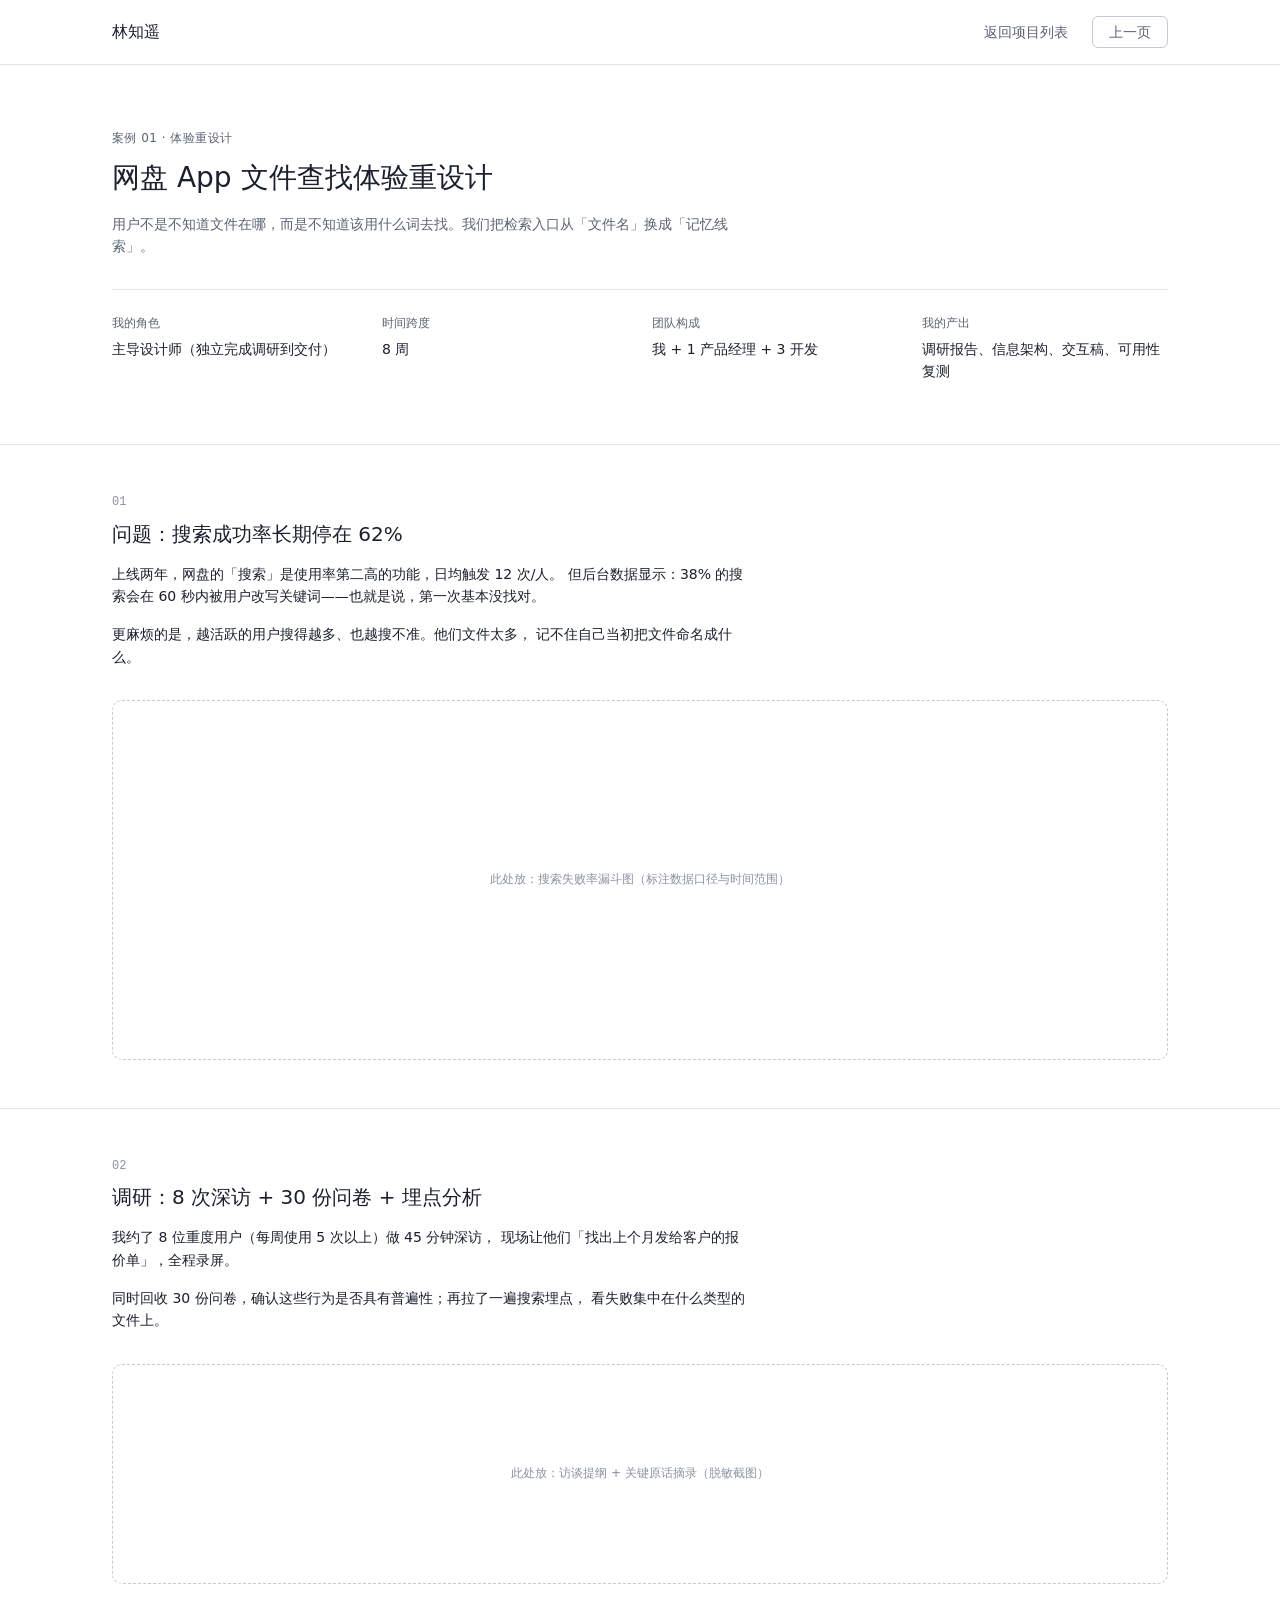
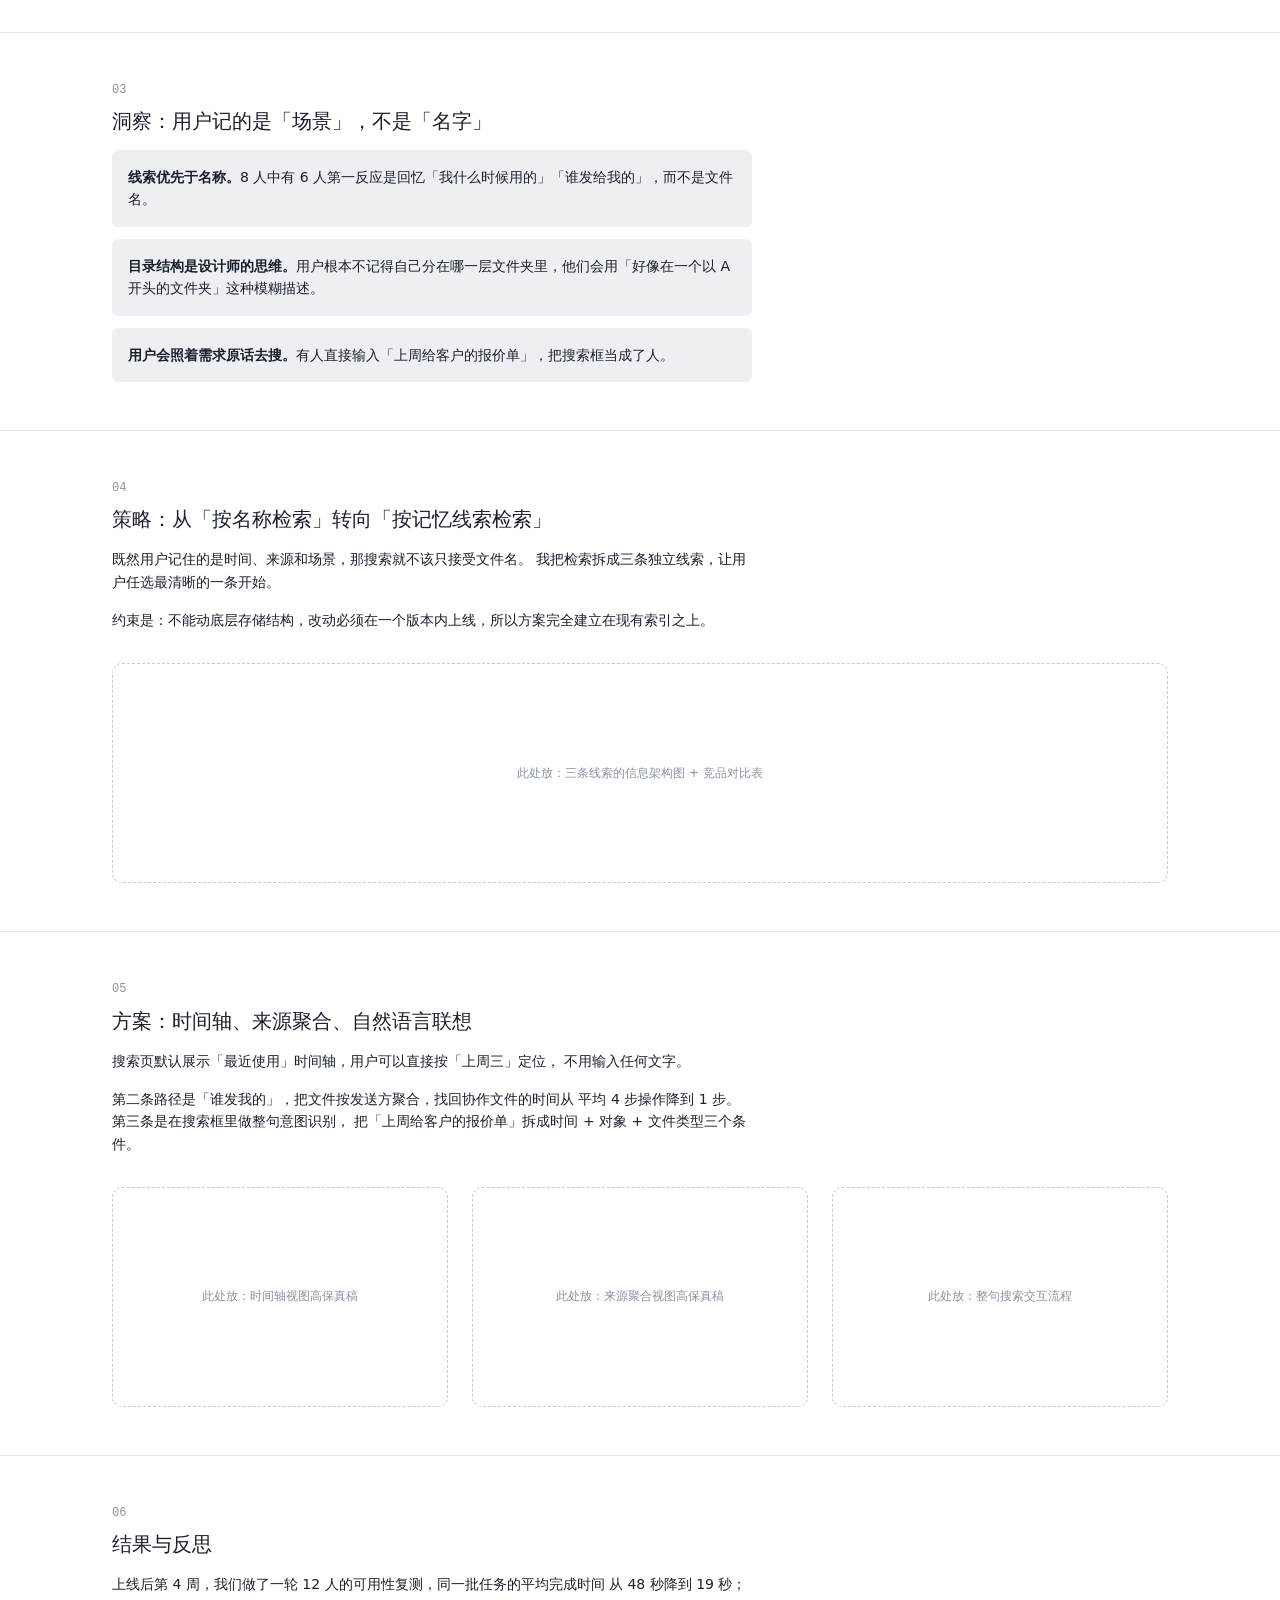
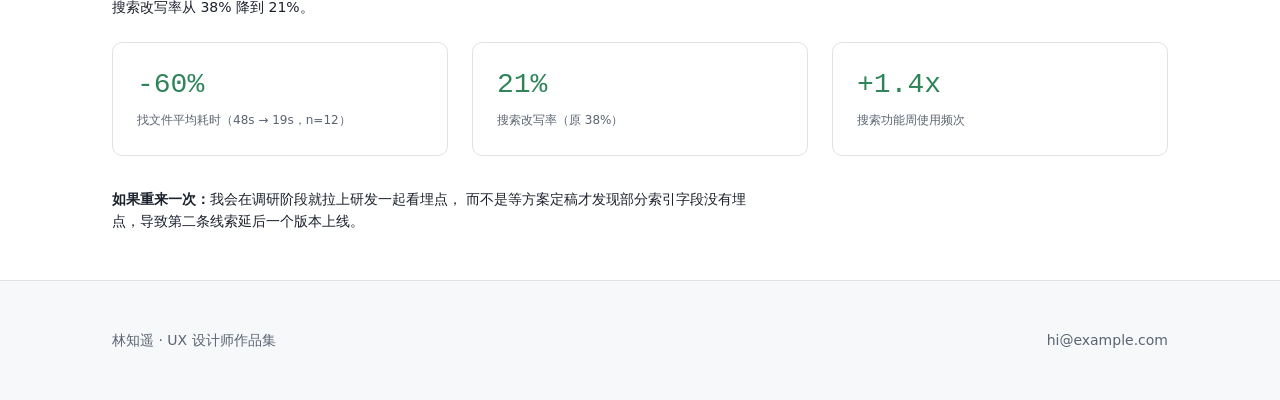
==== case-01.html @ 2082de33 "作品集工程初始化：首页、案例样板、设计规范样式" ====
<!DOCTYPE html>
<html lang="zh-CN">
<head>
<meta charset="UTF-8">
<meta name="viewport" content="width=device-width, initial-scale=1">
<title>网盘 App 文件查找体验重设计 · 林知遥</title>
<link rel="stylesheet" href="assets/style.css">
</head>
<body>

<header class="site-header no-print">
  <div class="wrap">
    <a class="brand" href="index.html">林知遥</a>
    <nav class="nav">
      <a href="index.html#work">返回项目列表</a>
      <a class="btn btn-secondary btn-sm" href="index.html">上一页</a>
    </nav>
  </div>
</header>

<main class="case-body">

  <div class="case-header">
    <div class="wrap">
      <p class="eyebrow">案例 01 · 体验重设计</p>
      <h1>网盘 App 文件查找体验重设计</h1>
      <p class="lead">
        用户不是不知道文件在哪，而是不知道该用什么词去找。我们把检索入口从「文件名」换成「记忆线索」。
      </p>

      <dl class="meta-table">
        <div><dt>我的角色</dt><dd>主导设计师（独立完成调研到交付）</dd></div>
        <div><dt>时间跨度</dt><dd>8 周</dd></div>
        <div><dt>团队构成</dt><dd>我 + 1 产品经理 + 3 开发</dd></div>
        <div><dt>我的产出</dt><dd>调研报告、信息架构、交互稿、可用性复测</dd></div>
      </dl>
    </div>
  </div>

  <section class="case-section">
    <div class="wrap">
      <p class="num">01</p>
      <h2>问题：搜索成功率长期停在 62%</h2>
      <div class="prose">
        <p>
          上线两年，网盘的「搜索」是使用率第二高的功能，日均触发 12 次/人。
          但后台数据显示：38% 的搜索会在 60 秒内被用户改写关键词——也就是说，第一次基本没找对。
        </p>
        <p>
          更麻烦的是，越活跃的用户搜得越多、也越搜不准。他们文件太多，
          记不住自己当初把文件命名成什么。
        </p>
      </div>
      <div class="placeholder placeholder-lg" style="margin-top: var(--space-6);">
        此处放：搜索失败率漏斗图（标注数据口径与时间范围）
      </div>
    </div>
  </section>

  <section class="case-section">
    <div class="wrap">
      <p class="num">02</p>
      <h2>调研：8 次深访 + 30 份问卷 + 埋点分析</h2>
      <div class="prose">
        <p>
          我约了 8 位重度用户（每周使用 5 次以上）做 45 分钟深访，
          现场让他们「找出上个月发给客户的报价单」，全程录屏。
        </p>
        <p>
          同时回收 30 份问卷，确认这些行为是否具有普遍性；再拉了一遍搜索埋点，
          看失败集中在什么类型的文件上。
        </p>
      </div>
      <div class="placeholder" style="margin-top: var(--space-6);">
        此处放：访谈提纲 + 关键原话摘录（脱敏截图）
      </div>
    </div>
  </section>

  <section class="case-section">
    <div class="wrap">
      <p class="num">03</p>
      <h2>洞察：用户记的是「场景」，不是「名字」</h2>
      <ul class="insight-list">
        <li><strong>线索优先于名称。</strong>8 人中有 6 人第一反应是回忆「我什么时候用的」「谁发给我的」，而不是文件名。</li>
        <li><strong>目录结构是设计师的思维。</strong>用户根本不记得自己分在哪一层文件夹里，他们会用「好像在一个以 A 开头的文件夹」这种模糊描述。</li>
        <li><strong>用户会照着需求原话去搜。</strong>有人直接输入「上周给客户的报价单」，把搜索框当成了人。</li>
      </ul>
    </div>
  </section>

  <section class="case-section">
    <div class="wrap">
      <p class="num">04</p>
      <h2>策略：从「按名称检索」转向「按记忆线索检索」</h2>
      <div class="prose">
        <p>
          既然用户记住的是时间、来源和场景，那搜索就不该只接受文件名。
          我把检索拆成三条独立线索，让用户任选最清晰的一条开始。
        </p>
        <p>
          约束是：不能动底层存储结构，改动必须在一个版本内上线，所以方案完全建立在现有索引之上。
        </p>
      </div>
      <div class="placeholder" style="margin-top: var(--space-6);">
        此处放：三条线索的信息架构图 + 竞品对比表
      </div>
    </div>
  </section>

  <section class="case-section">
    <div class="wrap">
      <p class="num">05</p>
      <h2>方案：时间轴、来源聚合、自然语言联想</h2>
      <div class="prose">
        <p>
          搜索页默认展示「最近使用」时间轴，用户可以直接按「上周三」定位，
          不用输入任何文字。
        </p>
        <p>
          第二条路径是「谁发我的」，把文件按发送方聚合，找回协作文件的时间从
          平均 4 步操作降到 1 步。第三条是在搜索框里做整句意图识别，
          把「上周给客户的报价单」拆成时间 + 对象 + 文件类型三个条件。
        </p>
      </div>

      <div class="grid" style="margin-top: var(--space-6);">
        <div class="placeholder">此处放：时间轴视图高保真稿</div>
        <div class="placeholder">此处放：来源聚合视图高保真稿</div>
        <div class="placeholder">此处放：整句搜索交互流程</div>
      </div>
    </div>
  </section>

  <section class="case-section">
    <div class="wrap">
      <p class="num">06</p>
      <h2>结果与反思</h2>
      <div class="prose">
        <p>
          上线后第 4 周，我们做了一轮 12 人的可用性复测，同一批任务的平均完成时间
          从 48 秒降到 19 秒；搜索改写率从 38% 降到 21%。
        </p>
      </div>

      <div class="stat-row">
        <div class="stat">
          <div class="value">-60%</div>
          <div class="label">找文件平均耗时（48s → 19s，n=12）</div>
        </div>
        <div class="stat">
          <div class="value">21%</div>
          <div class="label">搜索改写率（原 38%）</div>
        </div>
        <div class="stat">
          <div class="value">+1.4x</div>
          <div class="label">搜索功能周使用频次</div>
        </div>
      </div>

      <div class="prose" style="margin-top: var(--space-6);">
        <p>
          <strong>如果重来一次：</strong>我会在调研阶段就拉上研发一起看埋点，
          而不是等方案定稿才发现部分索引字段没有埋点，导致第二条线索延后一个版本上线。
        </p>
      </div>
    </div>
  </section>

</main>

<footer class="site-footer">
  <div class="wrap">
    <span>林知遥 · UX 设计师作品集</span>
    <span>hi@example.com</span>
  </div>
</footer>

</body>
</html>
---- assets/style.css ----
/* ============================================================
   作品集 · 全局样式
   所有数值均来自《我的设计规范》references/tokens.md
   不允许出现 token 之外的颜色 / 字号 / 间距
   ============================================================ */

:root {
  --color-brand-primary: #2B6CB0;
  --color-brand-primary-hover: #24598F;
  --color-brand-subtle: #EBF3FB;
  --color-text-primary: #1A202C;
  --color-text-secondary: #5A6472;
  --color-text-tertiary: #8A93A0;
  --color-text-on-brand: #FFFFFF;
  --color-bg-page: #F7F8FA;
  --color-bg-surface: #FFFFFF;
  --color-bg-subtle: #EDEFF3;
  --color-border-default: #DFE3E8;
  --color-border-strong: #C4CAD3;
  --color-success: #2F855A;
  --color-warning: #B7791F;
  --color-danger: #C53030;

  --font-family-base: "PingFang SC", "Hiragino Sans GB", "Microsoft YaHei", system-ui, sans-serif;
  --font-family-number: "SF Mono", "JetBrains Mono", monospace;
  --font-size-h1: 28px;
  --font-size-h2: 20px;
  --font-size-h3: 16px;
  --font-size-body: 14px;
  --font-size-caption: 12px;
  --line-height-tight: 1.3;
  --line-height-base: 1.6;
  --font-weight-regular: 400;
  --font-weight-medium: 500;

  --space-1: 4px;
  --space-2: 8px;
  --space-3: 12px;
  --space-4: 16px;
  --space-5: 24px;
  --space-6: 32px;
  --space-7: 48px;
  --space-8: 64px;

  --radius-sm: 4px;
  --radius-md: 6px;
  --radius-lg: 10px;
  --radius-full: 999px;
  --shadow-sm: 0 1px 2px rgba(16, 24, 40, 0.06);
  --shadow-md: 0 4px 12px rgba(16, 24, 40, 0.10);

  --height-control-lg: 40px;
  --height-control-md: 32px;
  --height-control-sm: 24px;
  --border-width: 1px;
  --content-max-width: 1120px;
}

* { box-sizing: border-box; }

html { scroll-behavior: smooth; }

body {
  margin: 0;
  background: var(--color-bg-page);
  color: var(--color-text-primary);
  font-family: var(--font-family-base);
  font-size: var(--font-size-body);
  line-height: var(--line-height-base);
  font-weight: var(--font-weight-regular);
  -webkit-font-smoothing: antialiased;
}

h1, h2, h3 { font-weight: var(--font-weight-medium); line-height: var(--line-height-tight); margin: 0; }
h1 { font-size: var(--font-size-h1); }
h2 { font-size: var(--font-size-h2); }
h3 { font-size: var(--font-size-h3); }
p { margin: 0; }
a { color: var(--color-brand-primary); text-decoration: none; }
a:hover { color: var(--color-brand-primary-hover); }

.wrap {
  max-width: var(--content-max-width);
  margin: 0 auto;
  padding: 0 var(--space-6);
}

.prose { max-width: 640px; }

/* ---------- 顶部导航 ---------- */
.site-header {
  position: sticky;
  top: 0;
  z-index: 10;
  background: var(--color-bg-surface);
  border-bottom: var(--border-width) solid var(--color-border-default);
}
.site-header .wrap {
  display: flex;
  align-items: center;
  justify-content: space-between;
  height: var(--space-8);
}
.brand { font-size: var(--font-size-h3); font-weight: var(--font-weight-medium); color: var(--color-text-primary); }
.nav { display: flex; align-items: center; gap: var(--space-5); }
.nav a { font-size: var(--font-size-body); color: var(--color-text-secondary); }
.nav a:hover { color: var(--color-text-primary); }

/* ---------- 按钮 ---------- */
.btn {
  display: inline-flex;
  align-items: center;
  height: var(--height-control-lg);
  padding: 0 var(--space-5);
  border-radius: var(--radius-md);
  font-size: var(--font-size-body);
  font-weight: var(--font-weight-medium);
  border: var(--border-width) solid transparent;
  cursor: pointer;
}
.btn-primary { background: var(--color-brand-primary); color: var(--color-text-on-brand); }
.btn-primary:hover { background: var(--color-brand-primary-hover); color: var(--color-text-on-brand); }
.btn-secondary {
  background: var(--color-bg-surface);
  color: var(--color-text-primary);
  border-color: var(--color-border-strong);
}
.btn-secondary:hover { color: var(--color-text-primary); border-color: var(--color-text-secondary); }
.btn-sm { height: var(--height-control-md); padding: 0 var(--space-4); }

/* ---------- 封面 ---------- */
.hero { padding: var(--space-8) 0; }
.eyebrow {
  font-size: var(--font-size-caption);
  color: var(--color-text-secondary);
  letter-spacing: .04em;
  margin-bottom: var(--space-3);
}
.hero h1 { max-width: 640px; margin-bottom: var(--space-4); }
.hero .lead { max-width: 640px; color: var(--color-text-secondary); margin-bottom: var(--space-6); }
.hero-actions { display: flex; gap: var(--space-3); flex-wrap: wrap; }

/* ---------- 区块 ---------- */
.section { padding: var(--space-7) 0; }
.section-head { margin-bottom: var(--space-6); }
.section-head h2 { margin-bottom: var(--space-2); }
.section-head p { color: var(--color-text-secondary); max-width: 640px; }

/* ---------- 卡片 ---------- */
.grid { display: grid; grid-template-columns: repeat(3, 1fr); gap: var(--space-5); }
.card {
  display: block;
  background: var(--color-bg-surface);
  border: var(--border-width) solid var(--color-border-default);
  border-radius: var(--radius-lg);
  box-shadow: var(--shadow-sm);
  padding: var(--space-5);
  color: var(--color-text-primary);
}
.card:hover { box-shadow: var(--shadow-md); border-color: var(--color-border-strong); color: var(--color-text-primary); }
.card h3 { margin-bottom: var(--space-2); }
.card .desc { color: var(--color-text-secondary); margin-bottom: var(--space-4); }
.card .thumb {
  height: 120px;
  border-radius: var(--radius-md);
  background: var(--color-bg-subtle);
  margin-bottom: var(--space-4);
}
.card-meta { display: flex; gap: var(--space-2); flex-wrap: wrap; }

/* ---------- 标签 ---------- */
.chip {
  display: inline-flex;
  align-items: center;
  height: var(--height-control-sm);
  padding: 0 var(--space-3);
  border-radius: var(--radius-full);
  font-size: var(--font-size-caption);
  background: var(--color-brand-subtle);
  color: var(--color-brand-primary);
}
.chip-muted { background: var(--color-bg-subtle); color: var(--color-text-secondary); }

/* ---------- 图片占位 ---------- */
.placeholder {
  display: flex;
  align-items: center;
  justify-content: center;
  text-align: center;
  min-height: 220px;
  padding: var(--space-5);
  border: var(--border-width) dashed var(--color-border-strong);
  border-radius: var(--radius-lg);
  background: var(--color-bg-surface);
  color: var(--color-text-tertiary);
  font-size: var(--font-size-caption);
}
.placeholder-lg { min-height: 360px; }

/* ---------- 案例页 ---------- */
.case-header { padding: var(--space-8) 0 var(--space-7); background: var(--color-bg-surface); border-bottom: var(--border-width) solid var(--color-border-default); }
.case-header h1 { max-width: 720px; margin: var(--space-3) 0 var(--space-4); }
.case-header .lead { max-width: 640px; color: var(--color-text-secondary); }
.meta-table {
  display: grid;
  grid-template-columns: repeat(4, 1fr);
  gap: var(--space-5);
  margin-top: var(--space-6);
  padding-top: var(--space-5);
  border-top: var(--border-width) solid var(--color-border-default);
}
.meta-table dt { font-size: var(--font-size-caption); color: var(--color-text-secondary); margin-bottom: var(--space-1); }
.meta-table dd { margin: 0; font-size: var(--font-size-body); }

.case-body { background: var(--color-bg-surface); }
.case-section { padding: var(--space-7) 0; border-bottom: var(--border-width) solid var(--color-border-default); }
.case-section:last-child { border-bottom: 0; }
.case-section .num {
  font-family: var(--font-family-number);
  font-size: var(--font-size-caption);
  color: var(--color-text-tertiary);
  margin-bottom: var(--space-2);
}
.case-section h2 { margin-bottom: var(--space-4); }
.case-section .prose p + p { margin-top: var(--space-4); }

.insight-list { list-style: none; padding: 0; margin: 0; display: grid; gap: var(--space-3); max-width: 640px; }
.insight-list li {
  padding: var(--space-4);
  background: var(--color-bg-subtle);
  border-radius: var(--radius-md);
  color: var(--color-text-primary);
}

.stat-row { display: grid; grid-template-columns: repeat(3, 1fr); gap: var(--space-5); margin-top: var(--space-5); }
.stat {
  padding: var(--space-5);
  border: var(--border-width) solid var(--color-border-default);
  border-radius: var(--radius-lg);
}
.stat .value { font-family: var(--font-family-number); font-size: var(--font-size-h1); color: var(--color-success); line-height: var(--line-height-tight); }
.stat .label { font-size: var(--font-size-caption); color: var(--color-text-secondary); margin-top: var(--space-2); }

/* ---------- 页脚 ---------- */
.site-footer {
  padding: var(--space-7) 0;
  border-top: var(--border-width) solid var(--color-border-default);
  color: var(--color-text-secondary);
}
.site-footer .wrap { display: flex; justify-content: space-between; gap: var(--space-5); flex-wrap: wrap; }

/* ---------- 响应式 ---------- */
@media (max-width: 1024px) {
  .grid { grid-template-columns: repeat(2, 1fr); }
  .meta-table { grid-template-columns: repeat(2, 1fr); }
}
@media (max-width: 640px) {
  .wrap { padding: 0 var(--space-5); }
  .grid, .meta-table, .stat-row { grid-template-columns: 1fr; }
  .nav { gap: var(--space-4); }
  .nav a:not(.btn) { display: none; }
}

/* ============================================================
   打印样式：同一套内容直接「打印 → 存储为 PDF」即可成册
   ============================================================ */
@page { margin: 16mm; }

@media print {
  body { background: var(--color-bg-surface); font-size: var(--font-size-body); }
  .site-header, .site-footer, .no-print { display: none; }
  .case-section { break-inside: avoid; padding: var(--space-6) 0; }
  .card, .stat, .placeholder { break-inside: avoid; box-shadow: none; }
  .placeholder { border-color: var(--color-border-default); color: var(--color-text-secondary); }
  a { color: var(--color-text-primary); }
  .case-section { page-break-inside: avoid; }
}
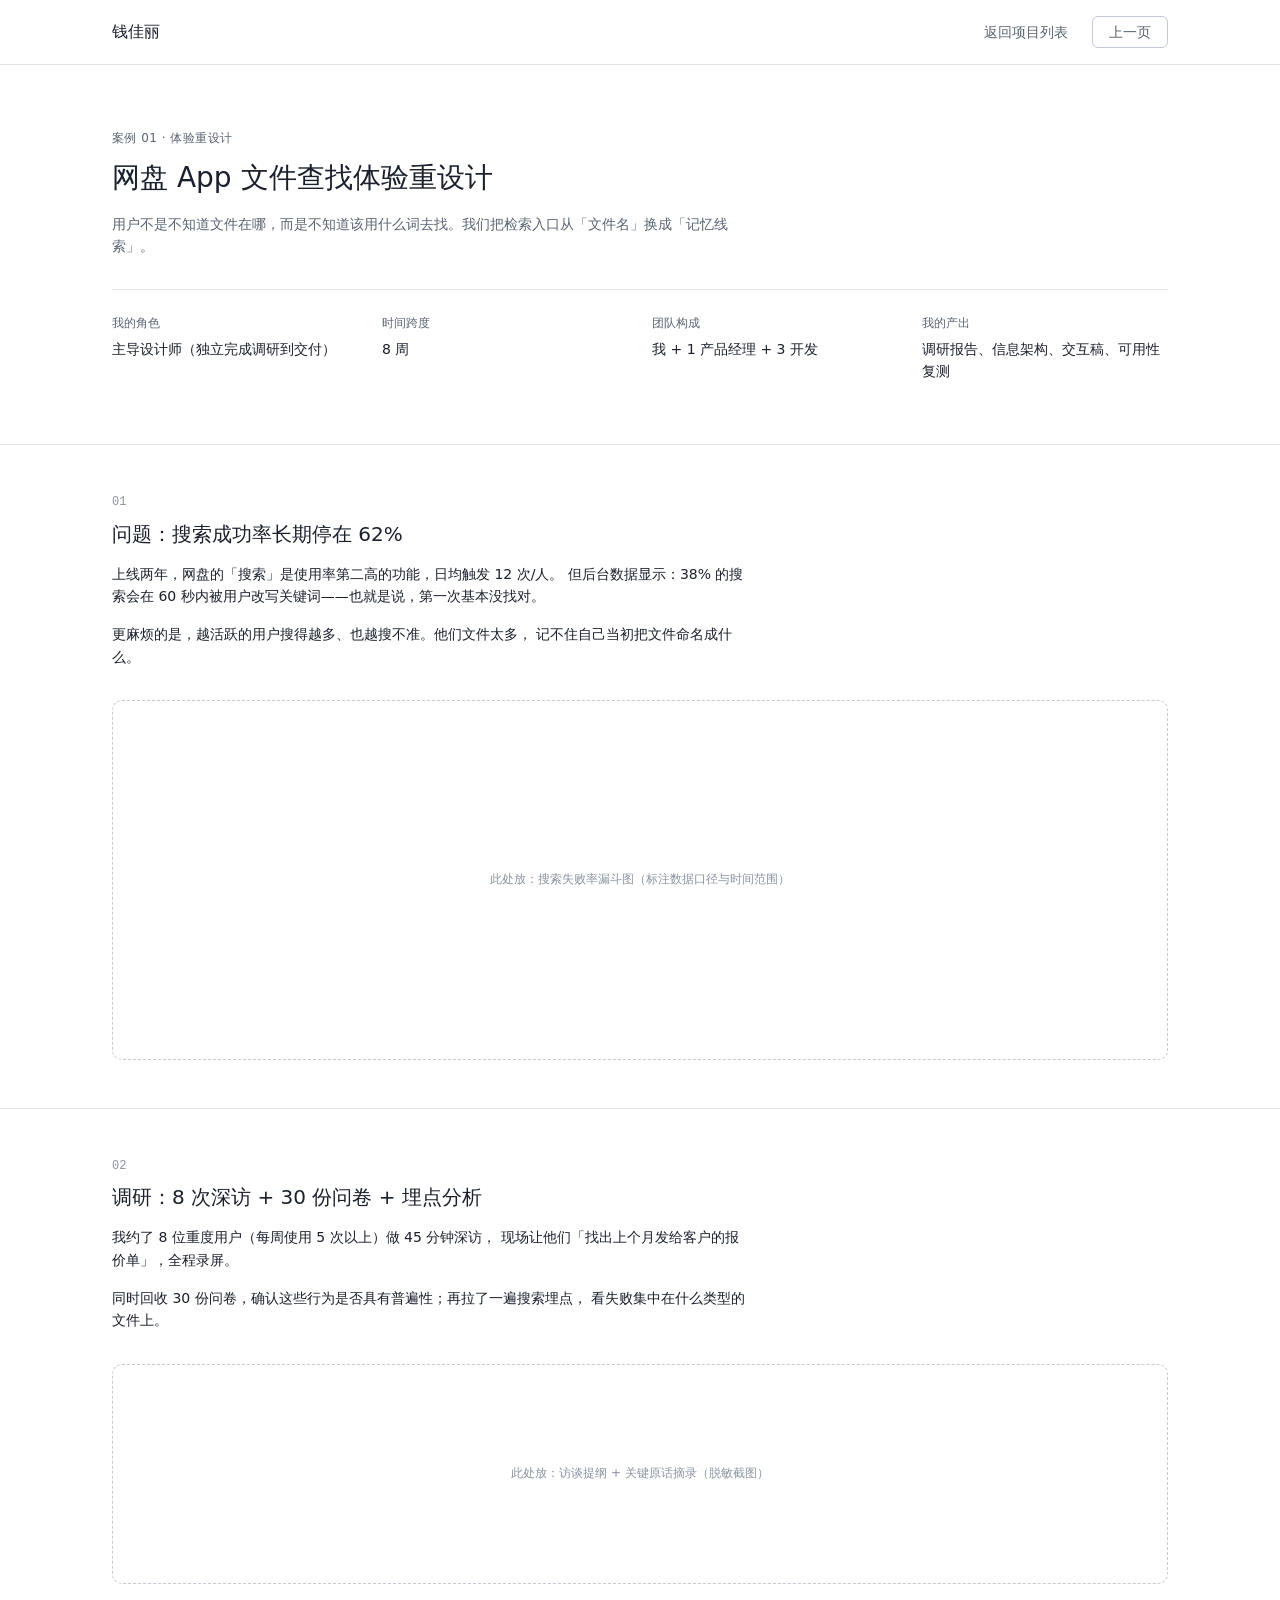
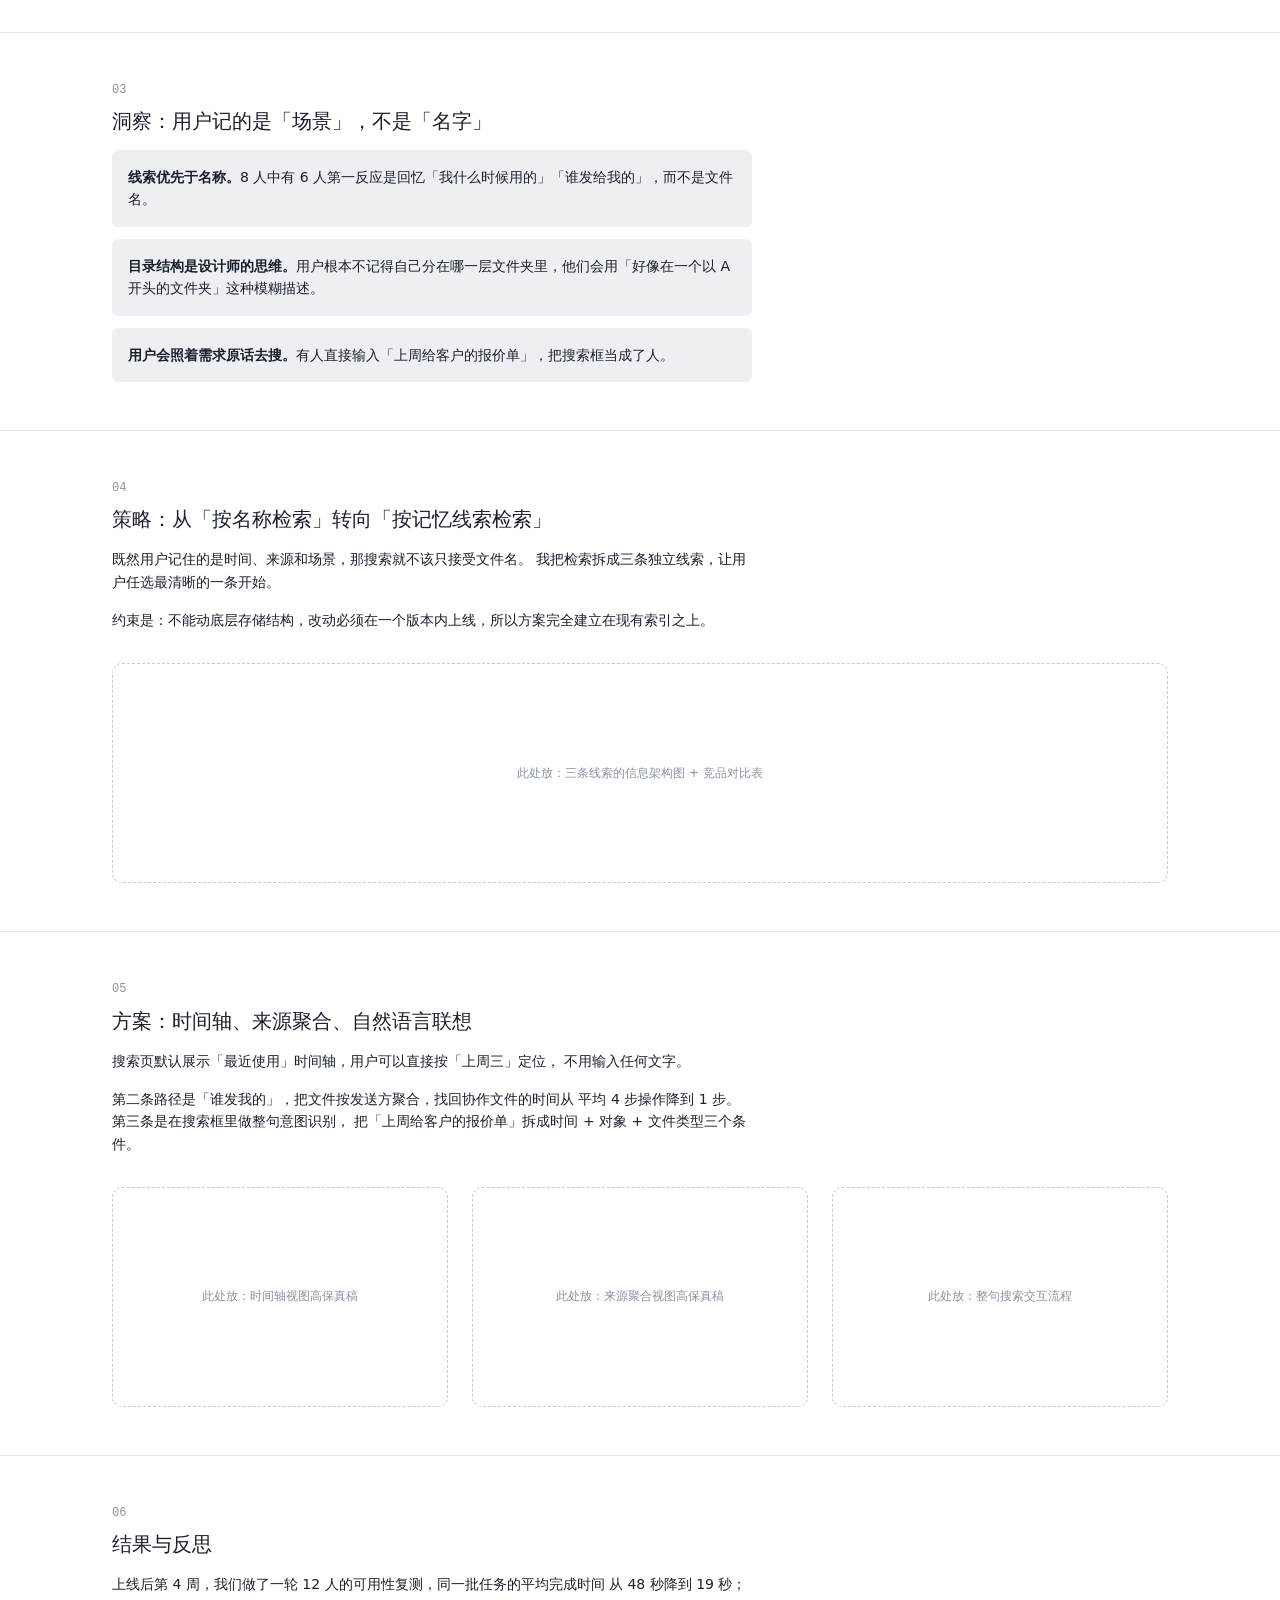
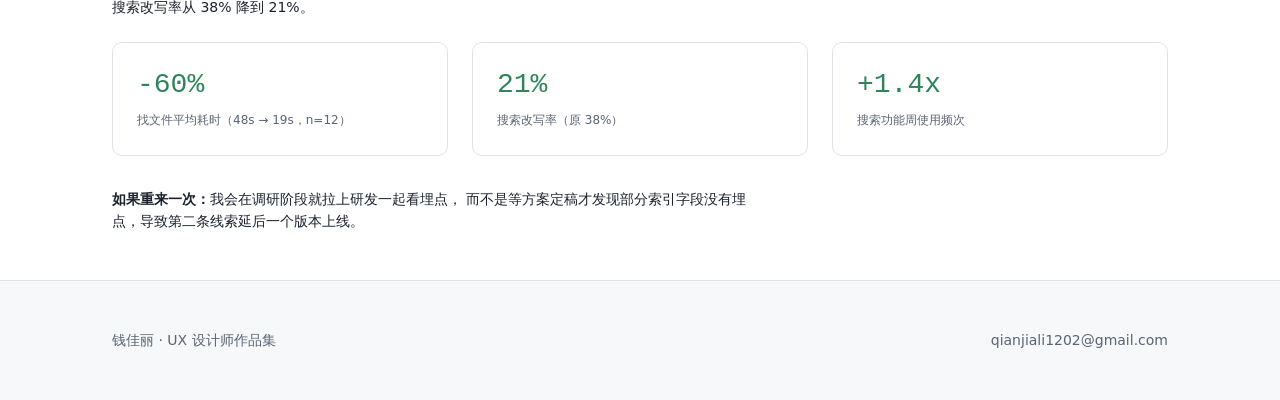
==== commit 7ea76120: "替换占位人名为真实姓名，README 补上线上地址" ====
--- a/case-01.html
+++ b/case-01.html
@@ -3,14 +3,14 @@
 <head>
 <meta charset="UTF-8">
 <meta name="viewport" content="width=device-width, initial-scale=1">
-<title>网盘 App 文件查找体验重设计 · 林知遥</title>
+<title>网盘 App 文件查找体验重设计 · 钱佳丽</title>
 <link rel="stylesheet" href="assets/style.css">
 </head>
 <body>
 
 <header class="site-header no-print">
   <div class="wrap">
-    <a class="brand" href="index.html">林知遥</a>
+    <a class="brand" href="index.html">钱佳丽</a>
     <nav class="nav">
       <a href="index.html#work">返回项目列表</a>
       <a class="btn btn-secondary btn-sm" href="index.html">上一页</a>
@@ -171,8 +171,8 @@
 
 <footer class="site-footer">
   <div class="wrap">
-    <span>林知遥 · UX 设计师作品集</span>
-    <span>hi@example.com</span>
+    <span>钱佳丽 · UX 设计师作品集</span>
+    <span>qianjiali1202@gmail.com</span>
   </div>
 </footer>
 
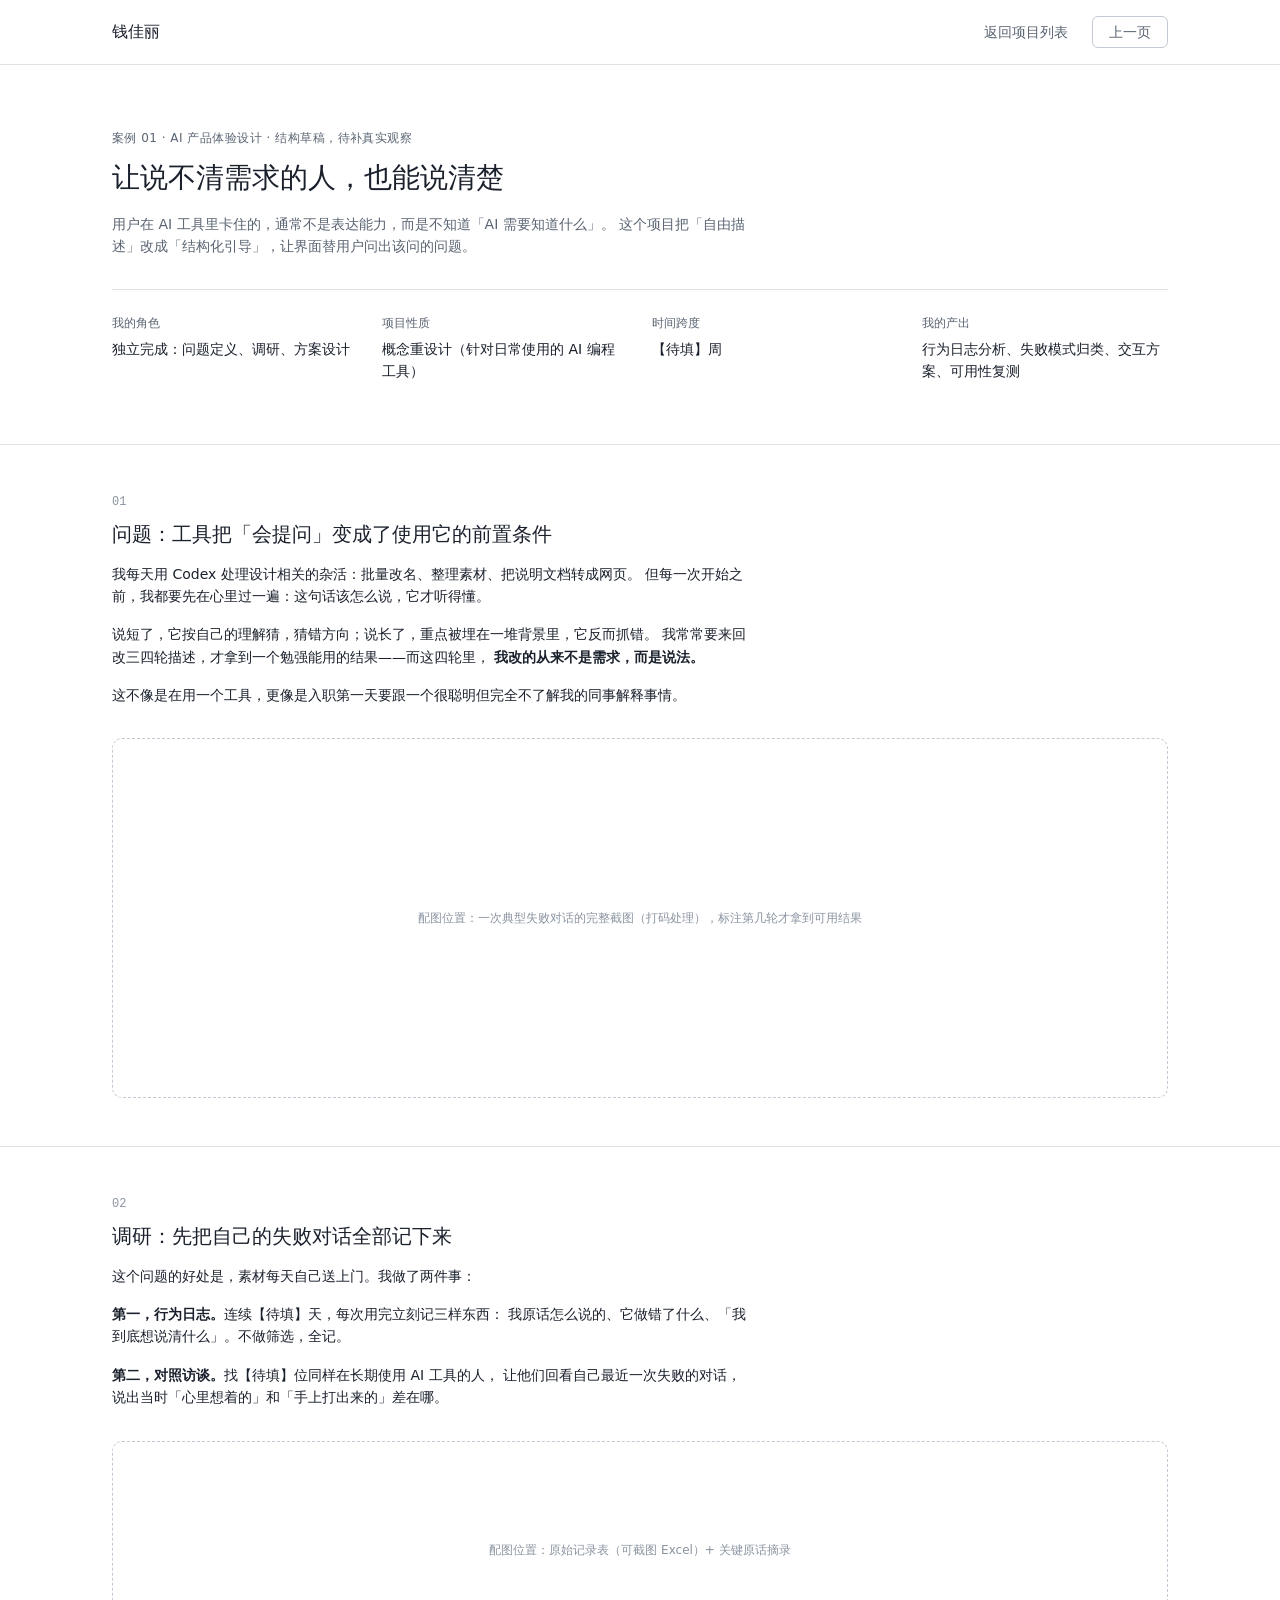
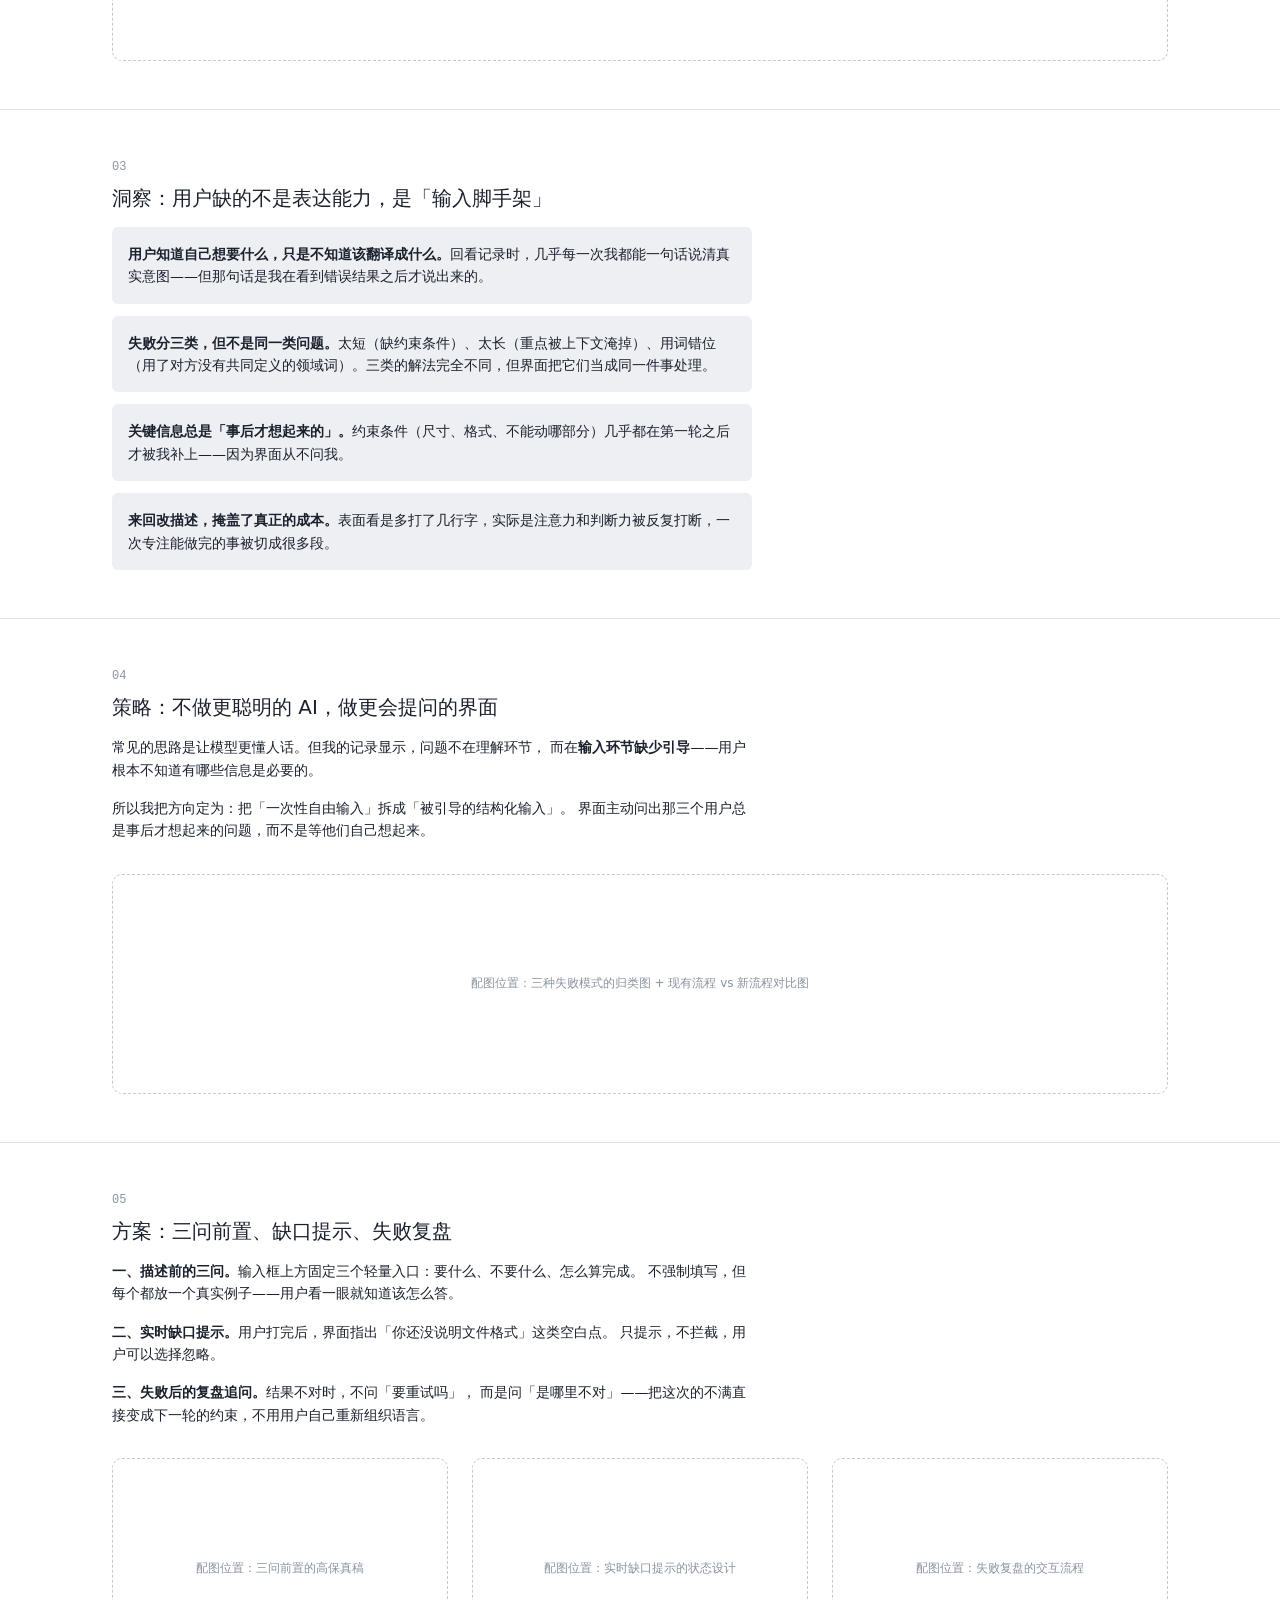
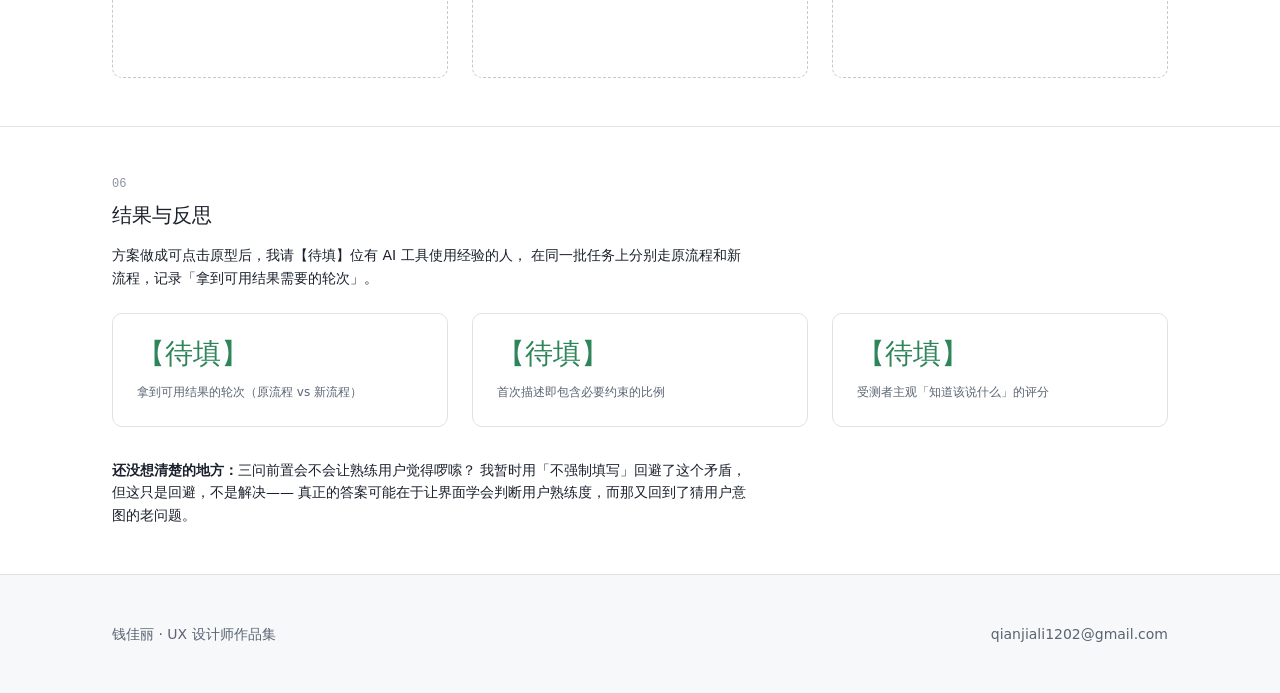
==== commit c51e812d: "案例 01 换成真实项目：AI 工具需求描述环节重设计" ====
--- a/case-01.html
+++ b/case-01.html
@@ -3,7 +3,7 @@
 <head>
 <meta charset="UTF-8">
 <meta name="viewport" content="width=device-width, initial-scale=1">
-<title>网盘 App 文件查找体验重设计 · 钱佳丽</title>
+<title>让说不清需求的人也能说清楚 · Codex 需求描述环节重设计 · 钱佳丽</title>
 <link rel="stylesheet" href="assets/style.css">
 </head>
 <body>
@@ -22,17 +22,18 @@
 
   <div class="case-header">
     <div class="wrap">
-      <p class="eyebrow">案例 01 · 体验重设计</p>
-      <h1>网盘 App 文件查找体验重设计</h1>
+      <p class="eyebrow">案例 01 · AI 产品体验设计 · 结构草稿，待补真实观察</p>
+      <h1>让说不清需求的人，也能说清楚</h1>
       <p class="lead">
-        用户不是不知道文件在哪，而是不知道该用什么词去找。我们把检索入口从「文件名」换成「记忆线索」。
+        用户在 AI 工具里卡住的，通常不是表达能力，而是不知道「AI 需要知道什么」。
+        这个项目把「自由描述」改成「结构化引导」，让界面替用户问出该问的问题。
       </p>
 
       <dl class="meta-table">
-        <div><dt>我的角色</dt><dd>主导设计师（独立完成调研到交付）</dd></div>
-        <div><dt>时间跨度</dt><dd>8 周</dd></div>
-        <div><dt>团队构成</dt><dd>我 + 1 产品经理 + 3 开发</dd></div>
-        <div><dt>我的产出</dt><dd>调研报告、信息架构、交互稿、可用性复测</dd></div>
+        <div><dt>我的角色</dt><dd>独立完成：问题定义、调研、方案设计</dd></div>
+        <div><dt>项目性质</dt><dd>概念重设计（针对日常使用的 AI 编程工具）</dd></div>
+        <div><dt>时间跨度</dt><dd>【待填】周</dd></div>
+        <div><dt>我的产出</dt><dd>行为日志分析、失败模式归类、交互方案、可用性复测</dd></div>
       </dl>
     </div>
   </div>
@@ -40,19 +41,23 @@
   <section class="case-section">
     <div class="wrap">
       <p class="num">01</p>
-      <h2>问题：搜索成功率长期停在 62%</h2>
+      <h2>问题：工具把「会提问」变成了使用它的前置条件</h2>
       <div class="prose">
         <p>
-          上线两年，网盘的「搜索」是使用率第二高的功能，日均触发 12 次/人。
-          但后台数据显示：38% 的搜索会在 60 秒内被用户改写关键词——也就是说，第一次基本没找对。
+          我每天用 Codex 处理设计相关的杂活：批量改名、整理素材、把说明文档转成网页。
+          但每一次开始之前，我都要先在心里过一遍：这句话该怎么说，它才听得懂。
         </p>
         <p>
-          更麻烦的是，越活跃的用户搜得越多、也越搜不准。他们文件太多，
-          记不住自己当初把文件命名成什么。
+          说短了，它按自己的理解猜，猜错方向；说长了，重点被埋在一堆背景里，它反而抓错。
+          我常常要来回改三四轮描述，才拿到一个勉强能用的结果——而这四轮里，
+          <strong>我改的从来不是需求，而是说法。</strong>
+        </p>
+        <p>
+          这不像是在用一个工具，更像是入职第一天要跟一个很聪明但完全不了解我的同事解释事情。
         </p>
       </div>
       <div class="placeholder placeholder-lg" style="margin-top: var(--space-6);">
-        此处放：搜索失败率漏斗图（标注数据口径与时间范围）
+        配图位置：一次典型失败对话的完整截图（打码处理），标注第几轮才拿到可用结果
       </div>
     </div>
   </section>
@@ -60,19 +65,22 @@
   <section class="case-section">
     <div class="wrap">
       <p class="num">02</p>
-      <h2>调研：8 次深访 + 30 份问卷 + 埋点分析</h2>
+      <h2>调研：先把自己的失败对话全部记下来</h2>
       <div class="prose">
         <p>
-          我约了 8 位重度用户（每周使用 5 次以上）做 45 分钟深访，
-          现场让他们「找出上个月发给客户的报价单」，全程录屏。
+          这个问题的好处是，素材每天自己送上门。我做了两件事：
         </p>
         <p>
-          同时回收 30 份问卷，确认这些行为是否具有普遍性；再拉了一遍搜索埋点，
-          看失败集中在什么类型的文件上。
+          <strong>第一，行为日志。</strong>连续【待填】天，每次用完立刻记三样东西：
+          我原话怎么说的、它做错了什么、「我到底想说清什么」。不做筛选，全记。
+        </p>
+        <p>
+          <strong>第二，对照访谈。</strong>找【待填】位同样在长期使用 AI 工具的人，
+          让他们回看自己最近一次失败的对话，说出当时「心里想着的」和「手上打出来的」差在哪。
         </p>
       </div>
       <div class="placeholder" style="margin-top: var(--space-6);">
-        此处放：访谈提纲 + 关键原话摘录（脱敏截图）
+        配图位置：原始记录表（可截图 Excel）+ 关键原话摘录
       </div>
     </div>
   </section>
@@ -80,11 +88,12 @@
   <section class="case-section">
     <div class="wrap">
       <p class="num">03</p>
-      <h2>洞察：用户记的是「场景」，不是「名字」</h2>
+      <h2>洞察：用户缺的不是表达能力，是「输入脚手架」</h2>
       <ul class="insight-list">
-        <li><strong>线索优先于名称。</strong>8 人中有 6 人第一反应是回忆「我什么时候用的」「谁发给我的」，而不是文件名。</li>
-        <li><strong>目录结构是设计师的思维。</strong>用户根本不记得自己分在哪一层文件夹里，他们会用「好像在一个以 A 开头的文件夹」这种模糊描述。</li>
-        <li><strong>用户会照着需求原话去搜。</strong>有人直接输入「上周给客户的报价单」，把搜索框当成了人。</li>
+        <li><strong>用户知道自己想要什么，只是不知道该翻译成什么。</strong>回看记录时，几乎每一次我都能一句话说清真实意图——但那句话是我在看到错误结果之后才说出来的。</li>
+        <li><strong>失败分三类，但不是同一类问题。</strong>太短（缺约束条件）、太长（重点被上下文淹掉）、用词错位（用了对方没有共同定义的领域词）。三类的解法完全不同，但界面把它们当成同一件事处理。</li>
+        <li><strong>关键信息总是「事后才想起来的」。</strong>约束条件（尺寸、格式、不能动哪部分）几乎都在第一轮之后才被我补上——因为界面从不问我。</li>
+        <li><strong>来回改描述，掩盖了真正的成本。</strong>表面看是多打了几行字，实际是注意力和判断力被反复打断，一次专注能做完的事被切成很多段。</li>
       </ul>
     </div>
   </section>
@@ -92,18 +101,19 @@
   <section class="case-section">
     <div class="wrap">
       <p class="num">04</p>
-      <h2>策略：从「按名称检索」转向「按记忆线索检索」</h2>
+      <h2>策略：不做更聪明的 AI，做更会提问的界面</h2>
       <div class="prose">
         <p>
-          既然用户记住的是时间、来源和场景，那搜索就不该只接受文件名。
-          我把检索拆成三条独立线索，让用户任选最清晰的一条开始。
+          常见的思路是让模型更懂人话。但我的记录显示，问题不在理解环节，
+          而在<strong>输入环节缺少引导</strong>——用户根本不知道有哪些信息是必要的。
         </p>
         <p>
-          约束是：不能动底层存储结构，改动必须在一个版本内上线，所以方案完全建立在现有索引之上。
+          所以我把方向定为：把「一次性自由输入」拆成「被引导的结构化输入」。
+          界面主动问出那三个用户总是事后才想起来的问题，而不是等他们自己想起来。
         </p>
       </div>
       <div class="placeholder" style="margin-top: var(--space-6);">
-        此处放：三条线索的信息架构图 + 竞品对比表
+        配图位置：三种失败模式的归类图 + 现有流程 vs 新流程对比图
       </div>
     </div>
   </section>
@@ -111,23 +121,26 @@
   <section class="case-section">
     <div class="wrap">
       <p class="num">05</p>
-      <h2>方案：时间轴、来源聚合、自然语言联想</h2>
+      <h2>方案：三问前置、缺口提示、失败复盘</h2>
       <div class="prose">
         <p>
-          搜索页默认展示「最近使用」时间轴，用户可以直接按「上周三」定位，
-          不用输入任何文字。
+          <strong>一、描述前的三问。</strong>输入框上方固定三个轻量入口：要什么、不要什么、怎么算完成。
+          不强制填写，但每个都放一个真实例子——用户看一眼就知道该怎么答。
         </p>
         <p>
-          第二条路径是「谁发我的」，把文件按发送方聚合，找回协作文件的时间从
-          平均 4 步操作降到 1 步。第三条是在搜索框里做整句意图识别，
-          把「上周给客户的报价单」拆成时间 + 对象 + 文件类型三个条件。
+          <strong>二、实时缺口提示。</strong>用户打完后，界面指出「你还没说明文件格式」这类空白点。
+          只提示，不拦截，用户可以选择忽略。
+        </p>
+        <p>
+          <strong>三、失败后的复盘追问。</strong>结果不对时，不问「要重试吗」，
+          而是问「是哪里不对」——把这次的不满直接变成下一轮的约束，不用用户自己重新组织语言。
         </p>
       </div>
 
       <div class="grid" style="margin-top: var(--space-6);">
-        <div class="placeholder">此处放：时间轴视图高保真稿</div>
-        <div class="placeholder">此处放：来源聚合视图高保真稿</div>
-        <div class="placeholder">此处放：整句搜索交互流程</div>
+        <div class="placeholder">配图位置：三问前置的高保真稿</div>
+        <div class="placeholder">配图位置：实时缺口提示的状态设计</div>
+        <div class="placeholder">配图位置：失败复盘的交互流程</div>
       </div>
     </div>
   </section>
@@ -138,30 +151,31 @@
       <h2>结果与反思</h2>
       <div class="prose">
         <p>
-          上线后第 4 周，我们做了一轮 12 人的可用性复测，同一批任务的平均完成时间
-          从 48 秒降到 19 秒；搜索改写率从 38% 降到 21%。
+          方案做成可点击原型后，我请【待填】位有 AI 工具使用经验的人，
+          在同一批任务上分别走原流程和新流程，记录「拿到可用结果需要的轮次」。
         </p>
       </div>
 
       <div class="stat-row">
         <div class="stat">
-          <div class="value">-60%</div>
-          <div class="label">找文件平均耗时（48s → 19s，n=12）</div>
+          <div class="value">【待填】</div>
+          <div class="label">拿到可用结果的轮次（原流程 vs 新流程）</div>
         </div>
         <div class="stat">
-          <div class="value">21%</div>
-          <div class="label">搜索改写率（原 38%）</div>
+          <div class="value">【待填】</div>
+          <div class="label">首次描述即包含必要约束的比例</div>
         </div>
         <div class="stat">
-          <div class="value">+1.4x</div>
-          <div class="label">搜索功能周使用频次</div>
+          <div class="value">【待填】</div>
+          <div class="label">受测者主观「知道该说什么」的评分</div>
         </div>
       </div>
 
       <div class="prose" style="margin-top: var(--space-6);">
         <p>
-          <strong>如果重来一次：</strong>我会在调研阶段就拉上研发一起看埋点，
-          而不是等方案定稿才发现部分索引字段没有埋点，导致第二条线索延后一个版本上线。
+          <strong>还没想清楚的地方：</strong>三问前置会不会让熟练用户觉得啰嗦？
+          我暂时用「不强制填写」回避了这个矛盾，但这只是回避，不是解决——
+          真正的答案可能在于让界面学会判断用户熟练度，而那又回到了猜用户意图的老问题。
         </p>
       </div>
     </div>
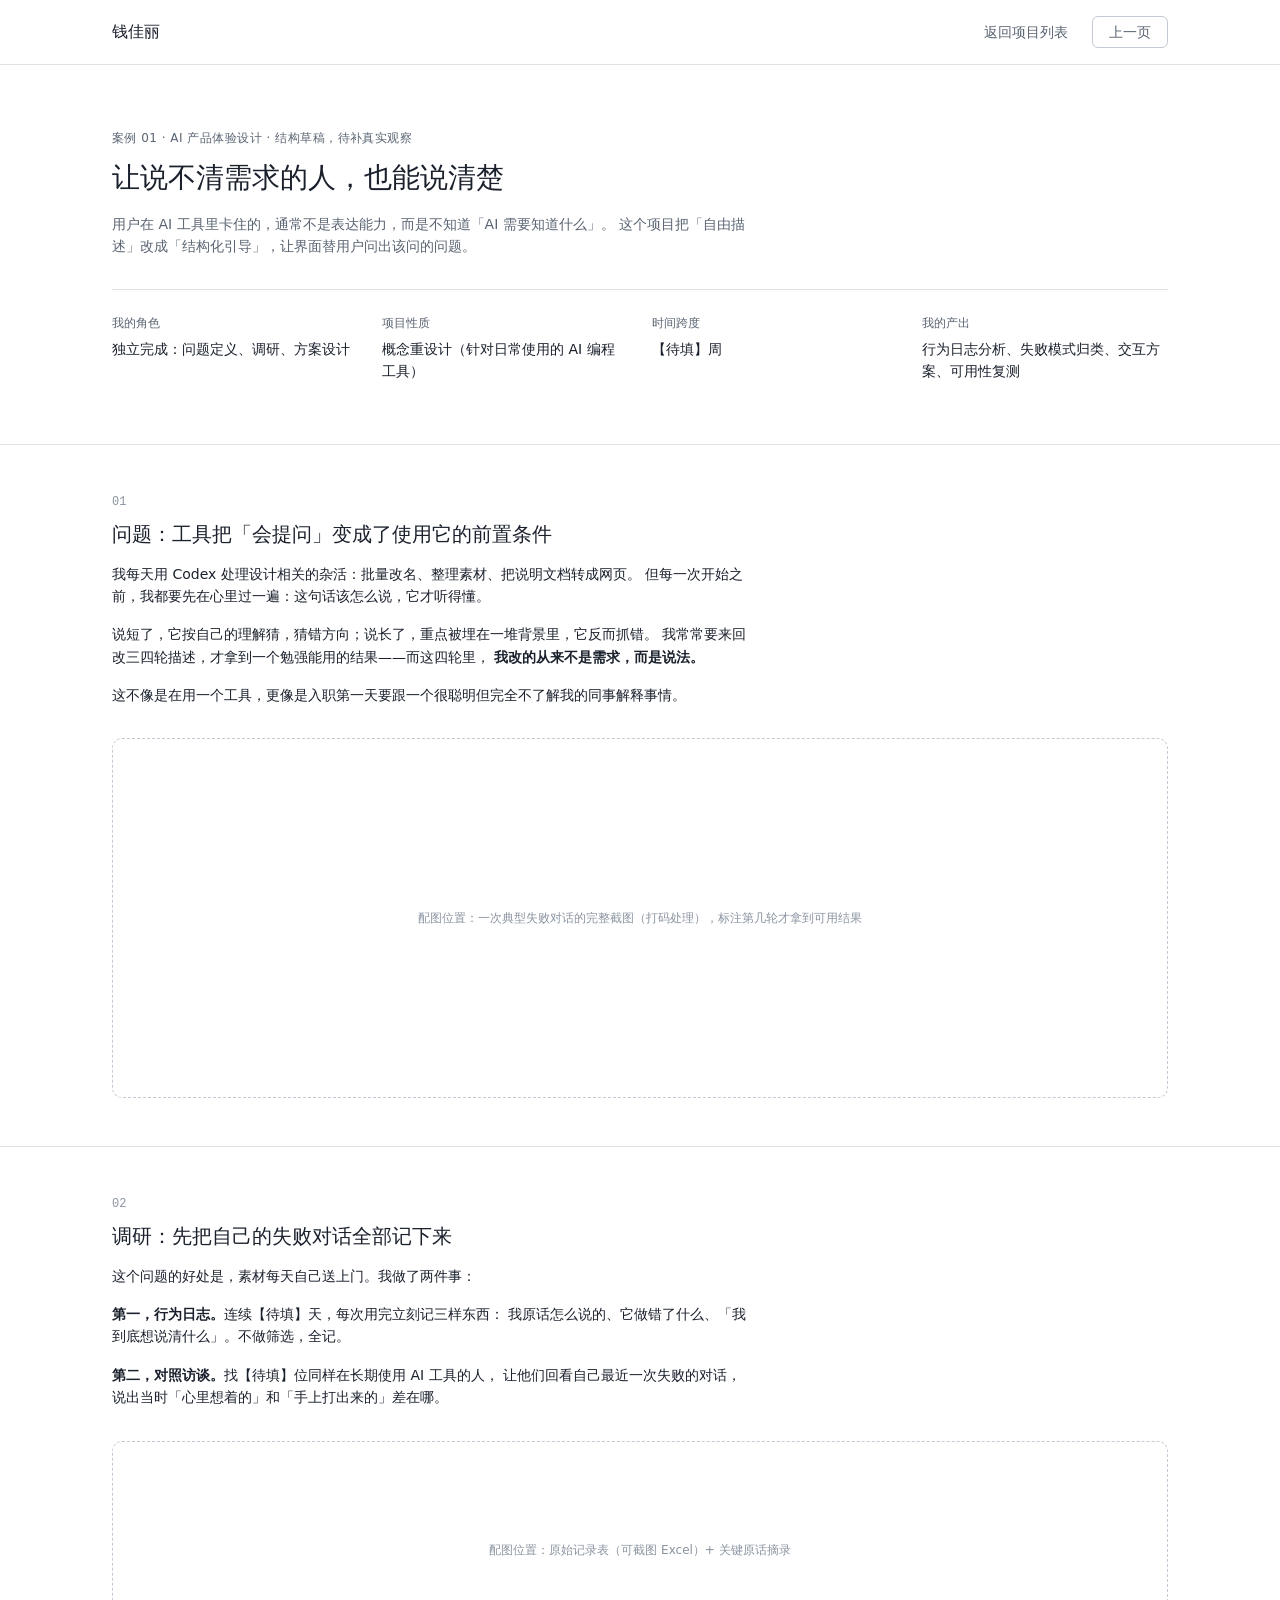
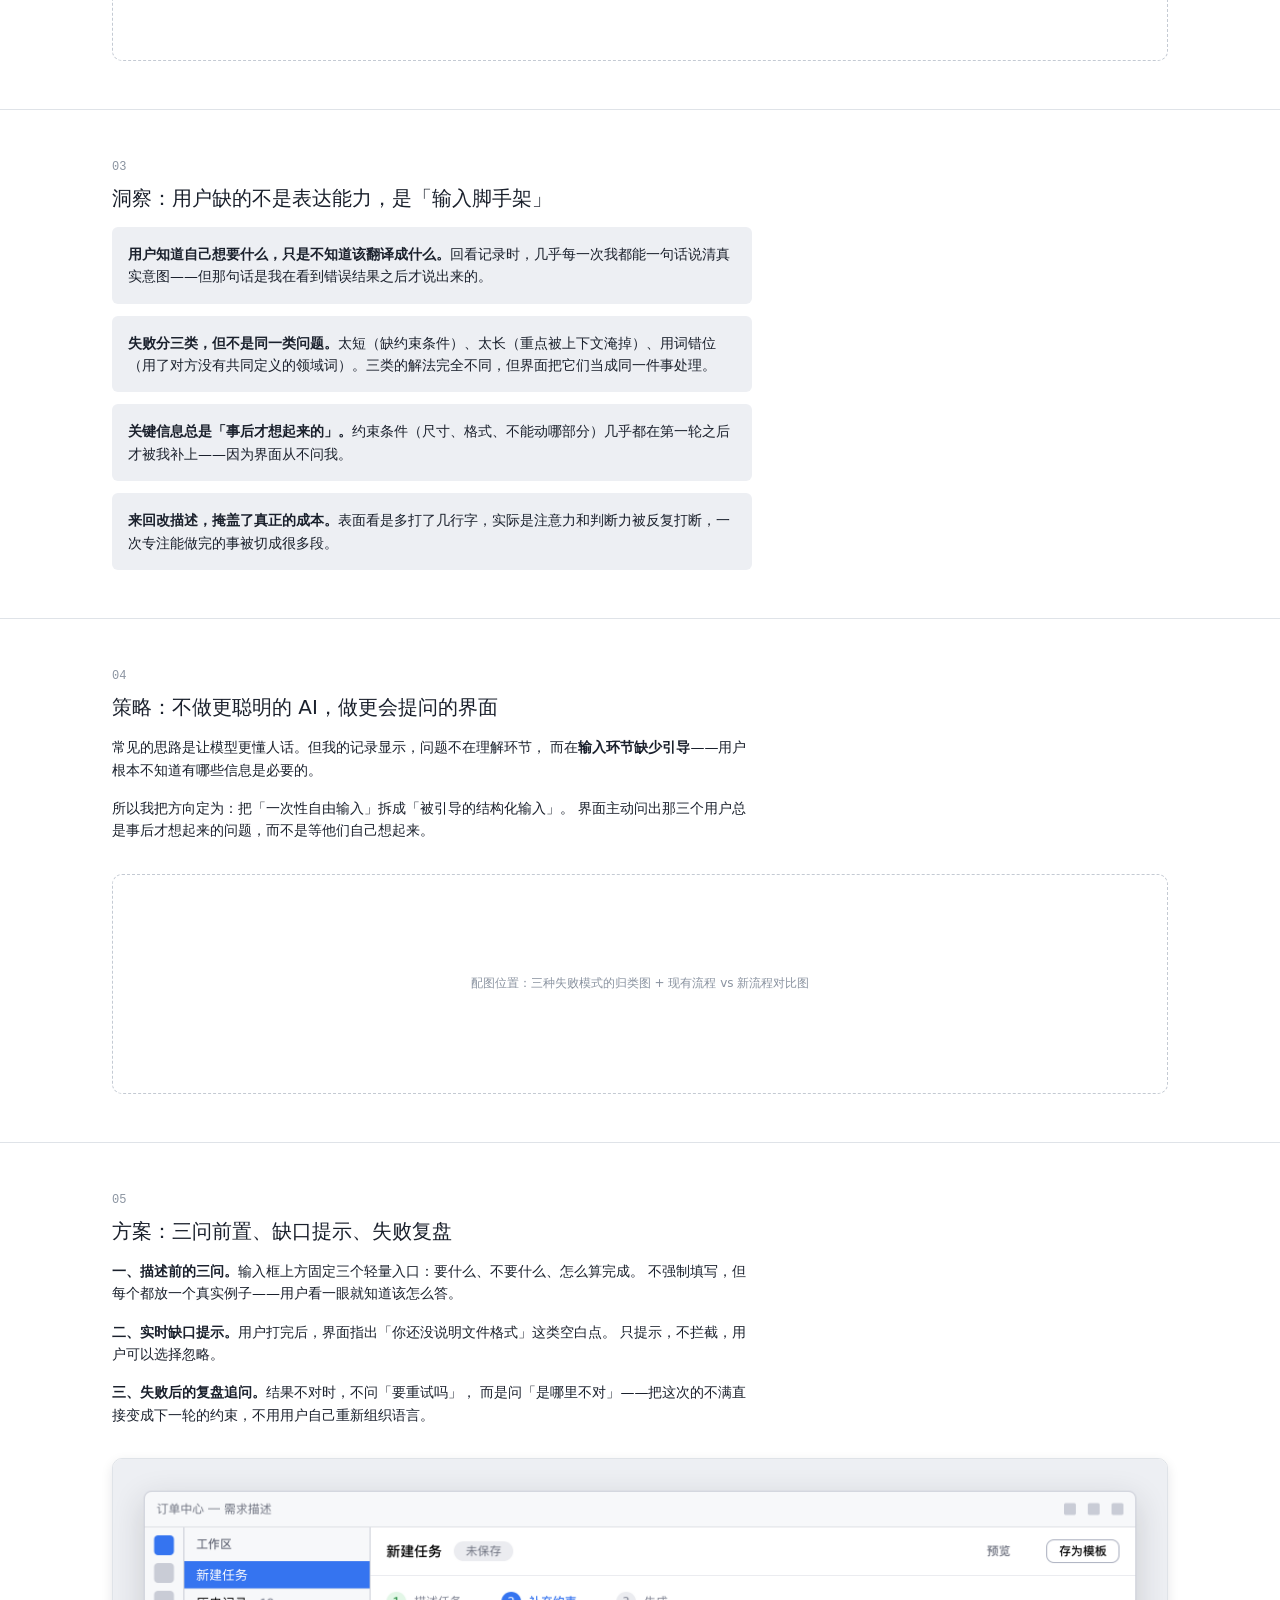
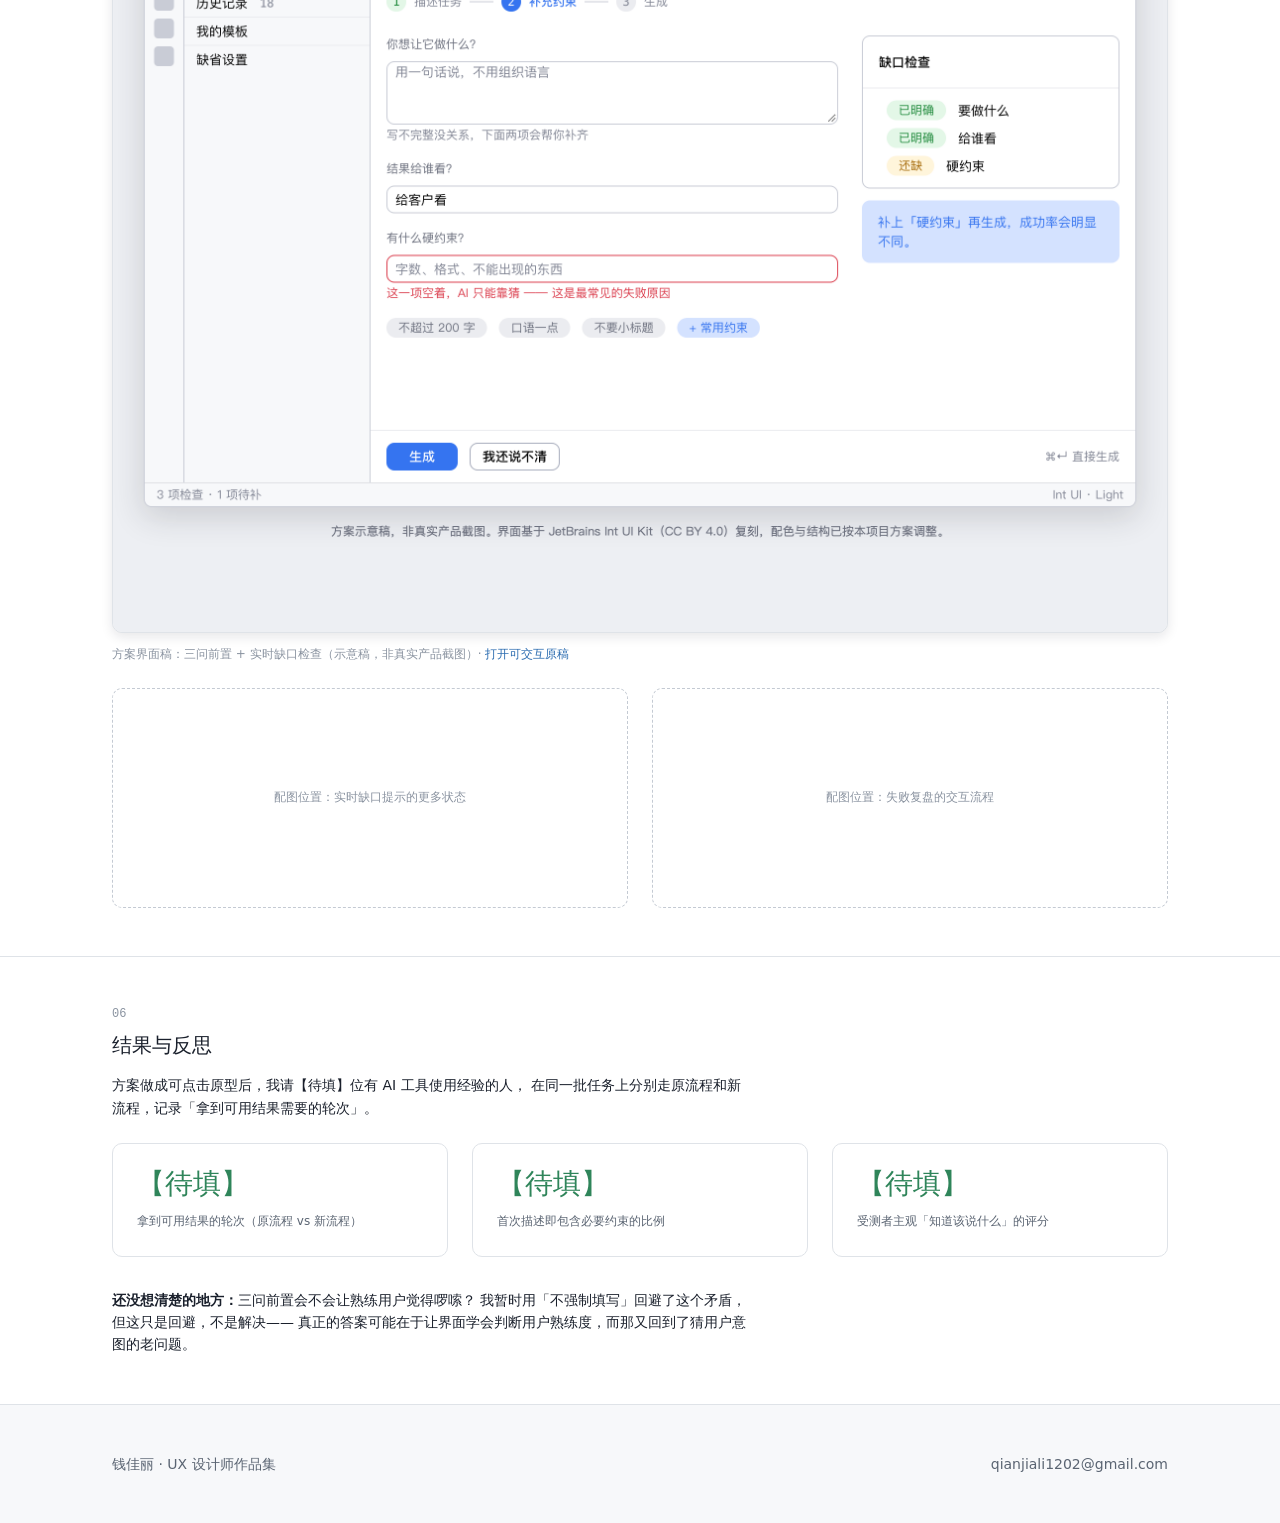
==== commit 03954241: "案例 01 接入第一张界面稿：三问前置面板（Int UI 风格渲染图）" ====
--- a/case-01.html
+++ b/case-01.html
@@ -137,9 +137,18 @@
         </p>
       </div>
 
-      <div class="grid" style="margin-top: var(--space-6);">
-        <div class="placeholder">配图位置：三问前置的高保真稿</div>
-        <div class="placeholder">配图位置：实时缺口提示的状态设计</div>
+      <figure class="figure">
+        <img src="assets/screens/case-01-需求描述面板.png"
+             alt="方案界面稿：描述任务的三问前置与右侧缺口检查卡（IDE 风格示意）"
+             loading="lazy">
+        <figcaption>
+          方案界面稿：三问前置 + 实时缺口检查（示意稿，非真实产品截图）·
+          <a href="assets/screens/case-01-需求描述面板.html" target="_blank">打开可交互原稿</a>
+        </figcaption>
+      </figure>
+
+      <div class="grid" style="margin-top: var(--space-5); grid-template-columns: repeat(2, 1fr);">
+        <div class="placeholder">配图位置：实时缺口提示的更多状态</div>
         <div class="placeholder">配图位置：失败复盘的交互流程</div>
       </div>
     </div>
--- a/assets/style.css
+++ b/assets/style.css
@@ -168,6 +168,22 @@
 }
 .card-meta { display: flex; gap: var(--space-2); flex-wrap: wrap; }
 
+/* ---------- 界面稿 ---------- */
+.figure { margin: var(--space-6) 0 0; break-inside: avoid; }
+.figure img {
+  display: block;
+  width: 100%;
+  background: var(--color-bg-surface);
+  border: var(--border-width) solid var(--color-border-default);
+  border-radius: var(--radius-lg);
+  box-shadow: var(--shadow-md);
+}
+.figure figcaption {
+  margin-top: var(--space-3);
+  font-size: var(--font-size-caption);
+  color: var(--color-text-tertiary);
+}
+
 /* ---------- 标签 ---------- */
 .chip {
   display: inline-flex;
